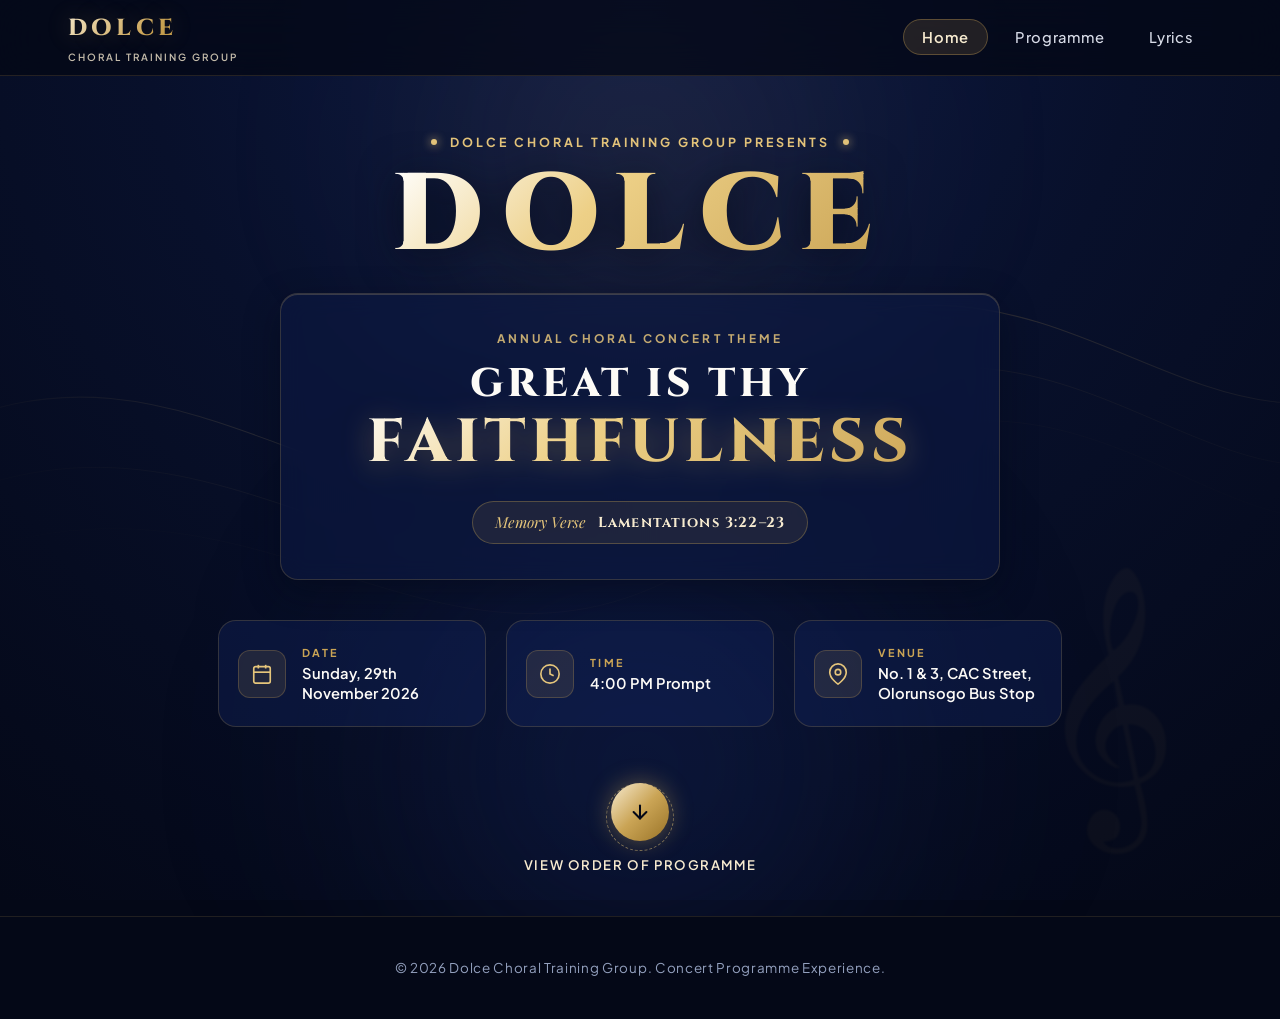
==== index.html @ 23f17930 "first commit" ====
<!DOCTYPE html>
<html lang="en">
<head>
    <meta charset="UTF-8">
    <meta name="viewport" content="width=device-width, initial-scale=1.0">
    <title>DOLCE – Great Is Thy Faithfulness | Concert</title>
    <link rel="preconnect" href="https://fonts.googleapis.com">
    <link rel="preconnect" href="https://fonts.gstatic.com" crossorigin>
    <link href="https://fonts.googleapis.com/css2?family=Cinzel:wght@500;600;700;800;900&family=Plus+Jakarta+Sans:ital,wght@0,300;0,400;0,500;0,600;0,700;1,400&family=Playfair+Display:ital,wght@0,600;1,400&display=swap" rel="stylesheet">
    <link rel="stylesheet" href="styles.css">
</head>
<body class="page-home-body">

    <!-- GLOBAL PREMIUM NAVIGATION -->
    <header class="site-header">
        <div class="nav-container">
            <a href="index.html" class="brand-logo">
                <span class="brand-initials">DOLCE</span>
                <span class="brand-tag">CHORAL TRAINING GROUP</span>
            </a>

            <nav class="primary-nav" id="primaryNav">
                <ul class="nav-links">
                    <li><a href="index.html" class="nav-item active">Home</a></li>
                    <li><a href="programme.html" class="nav-item">Programme</a></li>
                    <li><a href="lyrics.html" class="nav-item">Lyrics</a></li>
                </ul>
            </nav>

            <button class="nav-toggle-btn" id="navToggle" aria-label="Toggle Navigation">
                <span></span>
                <span></span>
                <span></span>
            </button>
        </div>
    </header>

    <!-- LANDING HERO EXPERIENCE -->
    <main class="hero-landing">
        <!-- Visual Atmosphere Layers -->
        <div class="hero-backdrop" aria-hidden="true">
            <div class="radial-glow glow-top"></div>
            <div class="radial-glow glow-bottom"></div>
            <div class="subtle-wave-lines">
                <svg viewBox="0 0 1440 900" fill="none" preserveAspectRatio="none">
                    <path d="M-100,500 C250,300 450,750 800,450 C1150,150 1350,600 1600,400" stroke="url(#goldStroke)" stroke-width="1.2" opacity="0.35"/>
                    <path d="M-100,580 C280,380 480,820 830,520 C1180,220 1380,670 1600,470" stroke="url(#goldStroke)" stroke-width="0.8" opacity="0.2"/>
                    <path d="M-100,650 C310,450 510,880 860,580 C1210,280 1410,730 1600,530" stroke="url(#goldStroke)" stroke-width="0.5" opacity="0.12"/>
                    <defs>
                        <linearGradient id="goldStroke" x1="0%" y1="0%" x2="100%" y2="0%">
                            <stop offset="0%" stop-color="#caa455" stop-opacity="0"/>
                            <stop offset="30%" stop-color="#edd087" stop-opacity="0.8"/>
                            <stop offset="70%" stop-color="#caa455" stop-opacity="0.9"/>
                            <stop offset="100%" stop-color="#edd087" stop-opacity="0"/>
                        </linearGradient>
                    </defs>
                </svg>
            </div>
            <div class="floating-clef">𝄞</div>
        </div>

        <div class="hero-content-wrapper">
            <!-- Concert Presentation Intro -->
            <div class="presenter-tag">
                <span class="gold-pip"></span>
                <span>DOLCE CHORAL TRAINING GROUP PRESENTS</span>
                <span class="gold-pip"></span>
            </div>

            <h1 class="concert-brand-title">DOLCE</h1>

            <div class="theme-card-presentation">
                <span class="theme-eyebrow">ANNUAL CHORAL CONCERT THEME</span>
                <h2 class="concert-theme-text">
                    <span class="theme-line-1">GREAT IS THY</span>
                    <span class="theme-line-2">FAITHFULNESS</span>
                </h2>
                
                <div class="memory-verse-pill">
                    <span class="verse-label">Memory Verse</span>
                    <span class="verse-reference">Lamentations 3:22–23</span>
                </div>
            </div>

            <!-- Event Details Grid -->
            <div class="event-spec-grid">
                <div class="spec-card">
                    <div class="spec-icon-box">
                        <svg width="22" height="22" viewBox="0 0 24 24" fill="none" stroke="currentColor" stroke-width="1.8">
                            <rect x="3" y="4" width="18" height="18" rx="2" ry="2"/>
                            <line x1="16" y1="2" x2="16" y2="6"/>
                            <line x1="8" y1="2" x2="8" y2="6"/>
                            <line x1="3" y1="10" x2="21" y2="10"/>
                        </svg>
                    </div>
                    <div class="spec-meta">
                        <span class="spec-label">DATE</span>
                        <strong class="spec-value">Sunday, 29th November 2026</strong>
                    </div>
                </div>

                <div class="spec-card">
                    <div class="spec-icon-box">
                        <svg width="22" height="22" viewBox="0 0 24 24" fill="none" stroke="currentColor" stroke-width="1.8">
                            <circle cx="12" cy="12" r="10"/>
                            <polyline points="12 6 12 12 16 14"/>
                        </svg>
                    </div>
                    <div class="spec-meta">
                        <span class="spec-label">TIME</span>
                        <strong class="spec-value">4:00 PM Prompt</strong>
                    </div>
                </div>

                <div class="spec-card">
                    <div class="spec-icon-box">
                        <svg width="22" height="22" viewBox="0 0 24 24" fill="none" stroke="currentColor" stroke-width="1.8">
                            <path d="M21 10c0 7-9 13-9 13s-9-6-9-13a9 9 0 0 1 18 0z"/>
                            <circle cx="12" cy="10" r="3"/>
                        </svg>
                    </div>
                    <div class="spec-meta">
                        <span class="spec-label">VENUE</span>
                        <strong class="spec-value">No. 1 &amp; 3, CAC Street, Olorunsogo Bus Stop</strong>
                    </div>
                </div>
            </div>

            <!-- Interactive Circular Navigation Button -->
            <div class="hero-action-anchor">
                <a href="programme.html" class="circle-explore-btn" aria-label="Navigate to Order of Programme">
                    <div class="btn-outer-ring"></div>
                    <div class="btn-inner-core">
                        <svg width="22" height="22" viewBox="0 0 24 24" fill="none" stroke="currentColor" stroke-width="2.2" stroke-linecap="round" stroke-linejoin="round">
                            <line x1="12" y1="5" x2="12" y2="19"></line>
                            <polyline points="19 12 12 19 5 12"></polyline>
                        </svg>
                    </div>
                    <span class="btn-hover-label">View Order of Programme</span>
                </a>
            </div>
        </div>
    </main>

    <footer class="site-footer">
        <p>&copy; 2026 Dolce Choral Training Group. Concert Programme Experience.</p>
    </footer>

    <script src="script.js"></script>
</body>
</html>
---- styles.css ----
/* ===================================================================
   DOLCE CHORAL TRAINING GROUP – CONCERT WEBSITE
   High-End Concert Platform Architecture & Design System
   =================================================================== */

/* ── DESIGN SYSTEM TOKENS ── */
:root {
    /* Royal Blue Palette */
    --royal-navy:       #040817;
    --royal-deep:       #08102b;
    --royal-main:       #0d1a45;
    --royal-mid:        #13245c;
    --royal-elevated:   #192e73;
    
    /* Refined Metallic Gold Accents */
    --gold-pure:        #caa455;
    --gold-bright:      #e5c57b;
    --gold-glow:        #edd087;
    --gold-pale:        #f7ebd0;
    --gold-dark:        #997327;
    --gold-gradient:    linear-gradient(135deg, #f7ebd0 0%, #caa455 50%, #997327 100%);
    --gold-gradient-glow: linear-gradient(135deg, #ffffff 0%, #edd087 40%, #caa455 100%);

    /* Readability & Text */
    --ivory-white:      #fdfbf7;
    --ivory-muted:      #d8dce8;
    --text-dim:         #94a1bf;

    /* Glass & Borders */
    --glass-surface:    rgba(13, 26, 69, 0.55);
    --glass-card:       rgba(19, 36, 92, 0.4);
    --glass-border:     rgba(202, 164, 85, 0.22);
    --glass-border-hot: rgba(237, 208, 135, 0.55);
    --glass-glow-box:   0 12px 35px rgba(4, 8, 23, 0.45);

    /* Typography */
    --font-heading:     'Cinzel', Georgia, 'Times New Roman', serif;
    --font-body:        'Plus Jakarta Sans', system-ui, -apple-system, sans-serif;
    --font-editorial:   'Playfair Display', Georgia, serif;

    /* Sizing & Animation */
    --nav-height:       76px;
    --radius-pill:      999px;
    --radius-card:      18px;
    --radius-sm:        10px;
    --ease-smooth:      cubic-bezier(0.16, 1, 0.3, 1);
}

/* ── BASE RESET ── */
*, *::before, *::after {
    margin: 0;
    padding: 0;
    box-sizing: border-box;
}

html {
    scroll-behavior: smooth;
    background-color: var(--royal-navy);
}

body {
    font-family: var(--font-body);
    background: radial-gradient(circle at 50% 0%, var(--royal-main) 0%, var(--royal-deep) 45%, var(--royal-navy) 100%);
    background-attachment: fixed;
    color: var(--ivory-white);
    line-height: 1.65;
    min-height: 100vh;
    display: flex;
    flex-direction: column;
    overflow-x: hidden;
    -webkit-font-smoothing: antialiased;
}

a {
    color: inherit;
    text-decoration: none;
    transition: all 0.25s var(--ease-smooth);
}

/* ===================================================================
   NAVIGATION BAR (GLOBAL)
   =================================================================== */
.site-header {
    position: fixed;
    top: 0;
    left: 0;
    width: 100%;
    height: var(--nav-height);
    background: rgba(4, 8, 23, 0.78);
    backdrop-filter: blur(20px);
    -webkit-backdrop-filter: blur(20px);
    border-bottom: 1px solid rgba(202, 164, 85, 0.16);
    z-index: 1000;
    transition: background 0.3s ease, border-color 0.3s ease, box-shadow 0.3s ease;
}

.site-header.scrolled {
    background: rgba(4, 8, 23, 0.94);
    box-shadow: 0 10px 30px rgba(0, 0, 0, 0.5);
    border-bottom-color: rgba(202, 164, 85, 0.28);
}

.nav-container {
    max-width: 1200px;
    height: 100%;
    margin: 0 auto;
    padding: 0 1.75rem;
    display: flex;
    align-items: center;
    justify-content: space-between;
}

/* Brand */
.brand-logo {
    display: flex;
    flex-direction: column;
    gap: 0.1rem;
    user-select: none;
}

.brand-initials {
    font-family: var(--font-heading);
    font-size: 1.45rem;
    font-weight: 800;
    letter-spacing: 0.18em;
    background: var(--gold-gradient);
    -webkit-background-clip: text;
    -webkit-text-fill-color: transparent;
    text-shadow: 0 0 25px rgba(202, 164, 85, 0.3);
}

.brand-tag {
    font-family: var(--font-body);
    font-size: 0.62rem;
    font-weight: 600;
    letter-spacing: 0.2em;
    color: var(--gold-pale);
    opacity: 0.8;
}

/* Links */
.primary-nav {
    display: flex;
    align-items: center;
    gap: 1.8rem;
}

.nav-links {
    list-style: none;
    display: flex;
    align-items: center;
    gap: 0.5rem;
}

.nav-item {
    font-size: 0.92rem;
    font-weight: 500;
    letter-spacing: 0.05em;
    padding: 0.5rem 1.15rem;
    border-radius: var(--radius-pill);
    color: var(--ivory-muted);
    position: relative;
}

.nav-item:hover {
    color: var(--gold-glow);
    background: rgba(202, 164, 85, 0.08);
}

.nav-item.active {
    color: var(--gold-pale);
    background: rgba(202, 164, 85, 0.14);
    border: 1px solid rgba(202, 164, 85, 0.35);
    font-weight: 600;
}



/* Mobile Toggle */
.nav-toggle-btn {
    display: none;
    flex-direction: column;
    justify-content: center;
    gap: 5px;
    background: none;
    border: none;
    cursor: pointer;
    padding: 6px;
    z-index: 1010;
}

.nav-toggle-btn span {
    display: block;
    width: 24px;
    height: 2px;
    background: var(--gold-bright);
    border-radius: 2px;
    transition: transform 0.3s ease, opacity 0.25s ease;
}

.nav-toggle-btn.open span:nth-child(1) { transform: translateY(7px) rotate(45deg); }
.nav-toggle-btn.open span:nth-child(2) { opacity: 0; }
.nav-toggle-btn.open span:nth-child(3) { transform: translateY(-7px) rotate(-45deg); }


/* ===================================================================
   PAGE 1: HERO / LANDING PAGE
   =================================================================== */
.hero-landing {
    position: relative;
    min-height: 100vh;
    padding-top: var(--nav-height);
    display: flex;
    flex-direction: column;
    justify-content: center;
    align-items: center;
    overflow: hidden;
}

/* Backdrop layers */
.hero-backdrop {
    position: absolute;
    inset: 0;
    pointer-events: none;
    overflow: hidden;
}

.radial-glow {
    position: absolute;
    border-radius: 50%;
    filter: blur(100px);
}

.glow-top {
    width: 600px;
    height: 600px;
    top: -150px;
    left: 50%;
    transform: translateX(-50%);
    background: radial-gradient(circle, rgba(202, 164, 85, 0.12) 0%, rgba(13, 26, 69, 0) 70%);
}

.glow-bottom {
    width: 800px;
    height: 500px;
    bottom: -100px;
    left: 50%;
    transform: translateX(-50%);
    background: radial-gradient(circle, rgba(25, 46, 115, 0.4) 0%, rgba(4, 8, 23, 0) 70%);
}

.subtle-wave-lines {
    position: absolute;
    inset: 0;
    width: 100%;
    height: 100%;
    opacity: 0.6;
}

.floating-clef {
    position: absolute;
    right: 8%;
    bottom: 12%;
    font-size: 15rem;
    color: var(--gold-pure);
    opacity: 0.04;
    user-select: none;
    line-height: 1;
    pointer-events: none;
    filter: blur(1px);
}

/* Content Container */
.hero-content-wrapper {
    position: relative;
    z-index: 10;
    max-width: 900px;
    margin: 0 auto;
    padding: 3.5rem 1.75rem 2.5rem;
    display: flex;
    flex-direction: column;
    align-items: center;
    text-align: center;
}

.presenter-tag {
    display: inline-flex;
    align-items: center;
    gap: 0.8rem;
    font-size: 0.78rem;
    font-weight: 700;
    letter-spacing: 0.24em;
    color: var(--gold-bright);
    margin-bottom: 0.8rem;
}

.gold-pip {
    width: 6px;
    height: 6px;
    border-radius: 50%;
    background: var(--gold-bright);
    box-shadow: 0 0 10px var(--gold-bright);
}

.concert-brand-title {
    font-family: var(--font-heading);
    font-size: clamp(3.8rem, 11vw, 6.8rem);
    font-weight: 900;
    letter-spacing: 0.14em;
    line-height: 0.95;
    background: var(--gold-gradient-glow);
    -webkit-background-clip: text;
    -webkit-text-fill-color: transparent;
    filter: drop-shadow(0 6px 20px rgba(4, 8, 23, 0.8));
    margin-bottom: 1.5rem;
}

/* Theme Presentation Card */
.theme-card-presentation {
    background: var(--glass-surface);
    border: 1px solid var(--glass-border);
    border-radius: var(--radius-card);
    padding: 2.2rem 3rem;
    max-width: 720px;
    width: 100%;
    margin-bottom: 2.5rem;
    box-shadow: var(--glass-glow-box), inset 0 1px 0 rgba(237, 208, 135, 0.2);
    backdrop-filter: blur(12px);
    -webkit-backdrop-filter: blur(12px);
}

.theme-eyebrow {
    display: block;
    font-size: 0.74rem;
    font-weight: 700;
    letter-spacing: 0.26em;
    color: var(--gold-bright);
    opacity: 0.85;
    margin-bottom: 0.8rem;
}

.concert-theme-text {
    font-family: var(--font-heading);
    font-weight: 800;
    line-height: 1.15;
    display: flex;
    flex-direction: column;
    gap: 0.1rem;
    margin-bottom: 1.4rem;
}

.theme-line-1 {
    font-size: clamp(1.6rem, 5vw, 2.5rem);
    letter-spacing: 0.1em;
    color: var(--ivory-white);
}

.theme-line-2 {
    font-size: clamp(2.3rem, 7.5vw, 3.8rem);
    letter-spacing: 0.08em;
    background: var(--gold-gradient-glow);
    -webkit-background-clip: text;
    -webkit-text-fill-color: transparent;
    filter: drop-shadow(0 4px 15px rgba(202, 164, 85, 0.4));
}

.memory-verse-pill {
    display: inline-flex;
    align-items: center;
    gap: 0.75rem;
    padding: 0.5rem 1.4rem;
    background: rgba(202, 164, 85, 0.1);
    border: 1px solid rgba(202, 164, 85, 0.32);
    border-radius: var(--radius-pill);
}

.verse-label {
    font-family: var(--font-editorial);
    font-style: italic;
    font-size: 0.95rem;
    color: var(--gold-bright);
}

.verse-reference {
    font-family: var(--font-heading);
    font-size: 0.9rem;
    font-weight: 700;
    letter-spacing: 0.08em;
    color: var(--gold-pale);
}

/* Event Details Grid */
.event-spec-grid {
    display: grid;
    grid-template-columns: repeat(3, 1fr);
    gap: 1.25rem;
    width: 100%;
    margin-bottom: 3rem;
}

.spec-card {
    background: var(--glass-card);
    border: 1px solid var(--glass-border);
    border-radius: var(--radius-card);
    padding: 1.4rem 1.2rem;
    display: flex;
    align-items: center;
    gap: 1rem;
    text-align: left;
    transition: transform 0.25s var(--ease-smooth), border-color 0.25s var(--ease-smooth);
}

.spec-card:hover {
    transform: translateY(-3px);
    border-color: var(--glass-border-hot);
    background: rgba(25, 46, 115, 0.45);
}

.spec-icon-box {
    width: 48px;
    height: 48px;
    border-radius: 12px;
    background: rgba(202, 164, 85, 0.12);
    border: 1px solid rgba(202, 164, 85, 0.25);
    display: flex;
    align-items: center;
    justify-content: center;
    color: var(--gold-bright);
    flex-shrink: 0;
}

.spec-meta {
    display: flex;
    flex-direction: column;
    gap: 0.15rem;
}

.spec-label {
    font-size: 0.68rem;
    font-weight: 700;
    letter-spacing: 0.2em;
    color: var(--gold-pure);
}

.spec-value {
    font-size: 0.92rem;
    font-weight: 600;
    color: var(--ivory-white);
    line-height: 1.35;
}

/* CIRCULAR DOWN-ARROW NAVIGATION BUTTON */
.hero-action-anchor {
    margin-top: 0.5rem;
}

.circle-explore-btn {
    display: flex;
    flex-direction: column;
    align-items: center;
    gap: 0.8rem;
    position: relative;
    cursor: pointer;
    text-decoration: none;
}

.btn-outer-ring {
    position: absolute;
    width: 68px;
    height: 68px;
    border-radius: 50%;
    border: 1.5px dashed var(--gold-bright);
    animation: rotateRing 14s linear infinite;
    opacity: 0.5;
}

@keyframes rotateRing {
    100% { transform: rotate(360deg); }
}

.btn-inner-core {
    width: 58px;
    height: 58px;
    border-radius: 50%;
    background: var(--gold-gradient);
    color: var(--royal-navy);
    display: flex;
    align-items: center;
    justify-content: center;
    box-shadow: 0 0 25px rgba(202, 164, 85, 0.45);
    transition: transform 0.3s var(--ease-smooth), box-shadow 0.3s var(--ease-smooth);
    animation: bounceSlow 2.5s ease-in-out infinite;
    z-index: 2;
}

@keyframes bounceSlow {
    0%, 100% { transform: translateY(0); }
    50% { transform: translateY(6px); }
}

.circle-explore-btn:hover .btn-inner-core {
    transform: scale(1.12);
    box-shadow: 0 0 35px rgba(202, 164, 85, 0.7);
}

.circle-explore-btn:hover .btn-outer-ring {
    opacity: 0.9;
    border-color: var(--gold-pale);
}

.btn-hover-label {
    font-size: 0.82rem;
    font-weight: 600;
    letter-spacing: 0.12em;
    text-transform: uppercase;
    color: var(--gold-pale);
    transition: color 0.25s ease;
}

.circle-explore-btn:hover .btn-hover-label {
    color: var(--ivory-white);
}

/* ===================================================================
   SHARED CONTENT PAGES (PAGE 2 & PAGE 3)
   =================================================================== */
.content-container {
    max-width: 900px;
    margin: 0 auto;
    padding: calc(var(--nav-height) + 3rem) 1.75rem 4rem;
    flex: 1;
    width: 100%;
}

.section-title-wrap {
    text-align: center;
    margin-bottom: 2rem;
}

.eyebrow-accent {
    display: inline-block;
    font-size: 0.74rem;
    font-weight: 700;
    letter-spacing: 0.24em;
    color: var(--gold-bright);
    margin-bottom: 0.5rem;
}

.page-main-title {
    font-family: var(--font-heading);
    font-size: clamp(2.2rem, 5.5vw, 3.2rem);
    font-weight: 800;
    letter-spacing: 0.06em;
    background: var(--gold-gradient-glow);
    -webkit-background-clip: text;
    -webkit-text-fill-color: transparent;
    line-height: 1.2;
    margin-bottom: 0.5rem;
}

.section-lead-text {
    font-size: 0.98rem;
    color: var(--ivory-muted);
}

/* Programme Top Bar with VIEW SONG LYRICS Button */
.programme-top-bar {
    display: flex;
    flex-direction: column;
    align-items: center;
    margin-bottom: 3.5rem;
}

.lyrics-cta-container {
    margin-top: 1rem;
}

.btn-primary-lyrics {
    display: inline-flex;
    align-items: center;
    gap: 0.75rem;
    padding: 0.95rem 2.2rem;
    background: var(--gold-gradient);
    color: var(--royal-navy);
    font-family: var(--font-body);
    font-size: 0.92rem;
    font-weight: 700;
    letter-spacing: 0.12em;
    text-transform: uppercase;
    border-radius: var(--radius-pill);
    box-shadow: 0 8px 30px rgba(202, 164, 85, 0.4);
    transition: transform 0.25s var(--ease-smooth), box-shadow 0.25s var(--ease-smooth);
}

.btn-primary-lyrics:hover {
    transform: translateY(-3px);
    box-shadow: 0 12px 36px rgba(202, 164, 85, 0.6);
}

/* ===================================================================
   PAGE 2: ORDER OF PROGRAMME STREAM
   =================================================================== */
.schedule-stream {
    display: flex;
    flex-direction: column;
    gap: 1.2rem;
    position: relative;
    max-width: 780px;
    margin: 0 auto;
}

/* Central vertical golden timeline thread */
.schedule-stream::before {
    content: '';
    position: absolute;
    top: 30px;
    bottom: 30px;
    left: 28px;
    width: 2px;
    background: linear-gradient(180deg, var(--gold-bright) 0%, rgba(202, 164, 85, 0.2) 100%);
    border-radius: 2px;
}

.schedule-node {
    display: flex;
    align-items: flex-start;
    gap: 1.4rem;
    position: relative;
}

.node-sequence {
    width: 56px;
    height: 56px;
    border-radius: 50%;
    background: var(--royal-deep);
    border: 2px solid var(--gold-bright);
    color: var(--gold-pale);
    font-family: var(--font-heading);
    font-size: 1.15rem;
    font-weight: 700;
    display: flex;
    align-items: center;
    justify-content: center;
    flex-shrink: 0;
    box-shadow: 0 0 20px rgba(202, 164, 85, 0.25);
    z-index: 2;
    transition: all 0.25s ease;
}

.schedule-node:hover .node-sequence {
    background: var(--gold-gradient);
    color: var(--royal-navy);
    transform: scale(1.08);
}

.node-content {
    flex: 1;
    background: var(--glass-card);
    border: 1px solid var(--glass-border);
    border-radius: var(--radius-card);
    padding: 1.4rem 1.6rem;
    box-shadow: var(--glass-glow-box);
    backdrop-filter: blur(8px);
    -webkit-backdrop-filter: blur(8px);
    transition: all 0.25s var(--ease-smooth);
}

.schedule-node:hover .node-content {
    border-color: var(--glass-border-hot);
    background: rgba(25, 46, 115, 0.45);
    transform: translateX(4px);
}

.node-header {
    display: flex;
    align-items: center;
    justify-content: space-between;
    gap: 1rem;
    flex-wrap: wrap;
}

.node-title {
    font-family: var(--font-heading);
    font-size: 1.25rem;
    font-weight: 700;
    color: var(--gold-pale);
    letter-spacing: 0.03em;
}

.node-badge {
    font-size: 0.72rem;
    font-weight: 600;
    letter-spacing: 0.1em;
    text-transform: uppercase;
    padding: 0.25rem 0.75rem;
    border-radius: var(--radius-pill);
    background: rgba(202, 164, 85, 0.12);
    border: 1px solid rgba(202, 164, 85, 0.25);
    color: var(--gold-bright);
}

.concert-badge {
    background: rgba(237, 208, 135, 0.2);
    color: var(--gold-pale);
}

.light-badge {
    background: rgba(255, 255, 255, 0.08);
    color: var(--ivory-muted);
    border-color: rgba(255, 255, 255, 0.15);
}

.node-subtitle {
    font-family: var(--font-editorial);
    font-style: italic;
    font-size: 1.05rem;
    color: var(--ivory-white);
    margin-top: 0.35rem;
}

.node-lyric-link {
    display: inline-block;
    font-size: 0.84rem;
    font-weight: 600;
    color: var(--gold-bright);
    margin-top: 0.6rem;
    letter-spacing: 0.04em;
}

.node-lyric-link:hover {
    color: var(--ivory-white);
    text-decoration: underline;
}

/* Sub-repertoire items inside Concert blocks */
.sub-repertoire-list {
    list-style: none;
    margin-top: 0.85rem;
    display: flex;
    flex-direction: column;
    gap: 0.55rem;
    padding-top: 0.75rem;
    border-top: 1px solid rgba(202, 164, 85, 0.15);
}

.sub-repertoire-list li {
    display: flex;
    align-items: center;
    gap: 0.75rem;
}

.music-bullet {
    color: var(--gold-bright);
    font-size: 1.1rem;
    line-height: 1;
}

.piece-title {
    font-size: 0.98rem;
    font-weight: 500;
    color: var(--ivory-white);
    flex: 1;
}

.mini-lyric-tag {
    font-size: 0.75rem;
    font-weight: 600;
    color: var(--gold-pure);
    padding: 0.15rem 0.6rem;
    border-radius: var(--radius-pill);
    background: rgba(202, 164, 85, 0.1);
    border: 1px solid rgba(202, 164, 85, 0.2);
}

.mini-lyric-tag:hover {
    background: var(--gold-bright);
    color: var(--royal-navy);
}

/* 15 Finale Node Styling */
.finale-node .node-content {
    background: linear-gradient(135deg, rgba(202, 164, 85, 0.15) 0%, rgba(19, 36, 92, 0.6) 100%);
    border-color: var(--gold-bright);
}

.finale-seq {
    background: var(--gold-gradient);
    color: var(--royal-navy);
}

.finale-title {
    font-size: 1.4rem;
    color: var(--gold-pale);
}

.gold-highlight-badge {
    background: var(--gold-gradient);
    color: var(--royal-navy);
    font-weight: 700;
}

/* Bottom Navigation Actions */
.bottom-page-nav {
    display: flex;
    align-items: center;
    justify-content: space-between;
    gap: 1.5rem;
    margin-top: 4rem;
    padding-top: 2rem;
    border-top: 1px solid rgba(202, 164, 85, 0.2);
    flex-wrap: wrap;
}

.btn-subtle-nav {
    font-size: 0.92rem;
    font-weight: 600;
    color: var(--gold-pale);
    padding: 0.75rem 1.4rem;
    border-radius: var(--radius-pill);
    border: 1px solid rgba(202, 164, 85, 0.3);
}

.btn-subtle-nav:hover {
    background: rgba(202, 164, 85, 0.12);
    border-color: var(--gold-bright);
}


/* ===================================================================
   PAGE 3: SONG LYRICS
   =================================================================== */
.lyrics-header-wrap {
    margin-bottom: 3.5rem;
}

.lyrics-quick-jump {
    display: flex;
    align-items: center;
    justify-content: center;
    gap: 0.8rem;
    flex-wrap: wrap;
    background: var(--glass-card);
    border: 1px solid var(--glass-border);
    border-radius: var(--radius-pill);
    padding: 0.6rem 1.4rem;
    max-width: 820px;
    margin: 1.5rem auto 0;
}

.jump-title {
    font-size: 0.75rem;
    font-weight: 700;
    letter-spacing: 0.14em;
    color: var(--gold-bright);
    text-transform: uppercase;
}

.jump-pills {
    display: flex;
    align-items: center;
    gap: 0.4rem;
    flex-wrap: wrap;
}

.jump-link {
    font-size: 0.8rem;
    font-weight: 500;
    color: var(--ivory-muted);
    padding: 0.3rem 0.75rem;
    border-radius: var(--radius-pill);
    transition: all 0.2s ease;
}

.jump-link:hover {
    background: rgba(202, 164, 85, 0.2);
    color: var(--gold-pale);
}

/* Lyric Blocks */
.programme-lyric-block {
    margin-bottom: 4rem;
    scroll-margin-top: calc(var(--nav-height) + 2rem);
}

.block-badge-header {
    display: flex;
    align-items: center;
    gap: 1rem;
    margin-bottom: 1.5rem;
    padding-bottom: 0.75rem;
    border-bottom: 1px solid rgba(202, 164, 85, 0.2);
}

.programme-step-pill {
    font-size: 0.72rem;
    font-weight: 700;
    letter-spacing: 0.18em;
    color: var(--royal-navy);
    background: var(--gold-gradient);
    padding: 0.3rem 0.9rem;
    border-radius: var(--radius-pill);
}

.block-section-heading {
    font-family: var(--font-heading);
    font-size: 1.5rem;
    font-weight: 700;
    letter-spacing: 0.05em;
    color: var(--gold-pale);
}

/* Lyric Cards */
.lyric-card {
    background: var(--glass-surface);
    border: 1px solid var(--glass-border);
    border-radius: var(--radius-card);
    padding: 2.2rem 2.6rem;
    margin-bottom: 1.75rem;
    box-shadow: var(--glass-glow-box);
    backdrop-filter: blur(10px);
    -webkit-backdrop-filter: blur(10px);
    transition: border-color 0.25s ease;
}

.lyric-card:hover {
    border-color: var(--glass-border-hot);
}

.lyric-card-header {
    margin-bottom: 1.6rem;
    padding-bottom: 1rem;
    border-bottom: 1px solid rgba(202, 164, 85, 0.16);
}

.music-genre-label {
    display: block;
    font-size: 0.68rem;
    font-weight: 700;
    letter-spacing: 0.22em;
    color: var(--gold-bright);
    margin-bottom: 0.35rem;
}

.song-card-title {
    font-family: var(--font-heading);
    font-size: 1.45rem;
    font-weight: 700;
    color: var(--gold-pale);
    letter-spacing: 0.04em;
}

.lyric-card-body {
    display: flex;
    flex-direction: column;
    gap: 1.5rem;
}

.lyric-stanza {
    font-size: 1.06rem;
    line-height: 1.85;
    color: var(--ivory-white);
}

.lyric-stanza p {
    margin-bottom: 0.2rem;
}

/* Section Tag Pills & Musical Direction Badges */
.section-tag-pill {
    display: inline-block;
    font-size: 0.7rem;
    font-weight: 700;
    letter-spacing: 0.15em;
    text-transform: uppercase;
    color: var(--gold-pale);
    background: rgba(202, 164, 85, 0.15);
    border: 1px solid rgba(202, 164, 85, 0.28);
    padding: 0.2rem 0.65rem;
    border-radius: 6px;
    margin-bottom: 0.5rem;
}

.note-part {
    font-style: italic;
    color: var(--gold-glow);
    font-weight: 500;
    font-size: 0.95rem;
    margin: 0.3rem 0;
}

/* Call & Response Dialog Block */
.dialogue-block {
    background: rgba(202, 164, 85, 0.05);
    border: 1px solid rgba(202, 164, 85, 0.15);
    border-radius: var(--radius-sm);
    padding: 1.2rem 1.4rem;
}

.call-lead {
    color: var(--gold-glow);
    font-weight: 700;
    letter-spacing: 0.06em;
}

.resp-lead {
    color: var(--gold-pale);
    font-weight: 600;
    letter-spacing: 0.04em;
}

/* Stanza Chorus Distinction */
.chorus-stanza {
    padding-left: 1.8rem;
    border-left: 3px solid var(--gold-bright);
    position: relative;
    background: rgba(202, 164, 85, 0.04);
    border-radius: 0 8px 8px 0;
    padding-top: 0.8rem;
    padding-bottom: 0.8rem;
}

.chorus-badge {
    display: inline-block;
    font-size: 0.68rem;
    font-weight: 700;
    letter-spacing: 0.16em;
    color: var(--gold-bright);
    margin-bottom: 0.4rem;
}

/* Placeholder for songs to be supplied */
.lyrics-placeholder-box {
    text-align: center;
    padding: 2.5rem 1.5rem;
    background: rgba(202, 164, 85, 0.03);
    border: 1px dashed rgba(202, 164, 85, 0.25);
    border-radius: 12px;
}

.ph-icon {
    display: block;
    font-size: 1.8rem;
    color: var(--gold-bright);
    opacity: 0.4;
    margin-bottom: 0.5rem;
}

.lyrics-placeholder-box em {
    font-family: var(--font-editorial);
    font-size: 1.05rem;
    color: var(--gold-pale);
    opacity: 0.8;
}

/* Multi-song Grid in Concert blocks */
.songs-group-grid {
    display: flex;
    flex-direction: column;
    gap: 1.5rem;
}


/* ===================================================================
   SITE FOOTER (GLOBAL)
   =================================================================== */
.site-footer {
    padding: 2.5rem 1.5rem;
    text-align: center;
    border-top: 1px solid rgba(202, 164, 85, 0.15);
    background: var(--royal-navy);
    font-size: 0.84rem;
    color: var(--text-dim);
    letter-spacing: 0.05em;
    margin-top: auto;
}


/* ===================================================================
   RESPONSIVE DESIGN (TABLET & MOBILE)
   =================================================================== */
@media (max-width: 900px) {
    .event-spec-grid {
        grid-template-columns: 1fr;
        max-width: 480px;
    }
}

@media (max-width: 768px) {
    .nav-toggle-btn {
        display: flex;
    }

    .primary-nav {
        position: fixed;
        top: var(--nav-height);
        left: 0;
        width: 100%;
        background: rgba(4, 8, 23, 0.98);
        backdrop-filter: blur(25px);
        -webkit-backdrop-filter: blur(25px);
        flex-direction: column;
        padding: 2rem 1.5rem 2.5rem;
        gap: 1.5rem;
        border-bottom: 1px solid rgba(202, 164, 85, 0.25);
        transform: translateY(-120%);
        opacity: 0;
        transition: transform 0.35s var(--ease-smooth), opacity 0.3s ease;
        z-index: 999;
    }

    .primary-nav.open {
        transform: translateY(0);
        opacity: 1;
    }

    .nav-links {
        flex-direction: column;
        width: 100%;
        gap: 0.6rem;
    }

    .nav-item {
        display: block;
        text-align: center;
        width: 100%;
        padding: 0.8rem;
        font-size: 1.05rem;
    }

    .btn-print-action {
        width: 100%;
        justify-content: center;
        padding: 0.8rem;
    }

    .theme-card-presentation {
        padding: 1.8rem 1.4rem;
    }

    .schedule-stream::before {
        left: 21px;
    }

    .node-sequence {
        width: 44px;
        height: 44px;
        font-size: 0.95rem;
    }

    .node-content {
        padding: 1.2rem;
    }

    .lyric-card {
        padding: 1.6rem 1.2rem;
    }

    .bottom-page-nav {
        flex-direction: column;
        text-align: center;
    }

    .btn-primary-lyrics, .btn-subtle-nav {
        width: 100%;
        justify-content: center;
    }
}

@media (max-width: 480px) {
    .concert-brand-title {
        font-size: 3.2rem;
    }

    .theme-line-2 {
        font-size: 2.1rem;
    }

    .memory-verse-pill {
        flex-direction: column;
        gap: 0.2rem;
        padding: 0.6rem 1.2rem;
    }
}


/* ===================================================================
   PRINT STYLESHEET (PROFESSIONAL PDF / PRINT LAYOUT)
   =================================================================== */
@media print {
    /* Hide Navigation and UI actions */
    .site-header,
    .hero-action-anchor,
    .btn-primary-lyrics,
    .bottom-page-nav,
    .lyrics-quick-jump,
    .site-footer {
        display: none !important;
    }

    body {
        background: #ffffff !important;
        color: #1a1a1a !important;
    }

    .content-container,
    .hero-content-wrapper {
        padding: 0 !important;
        max-width: 100% !important;
    }

    /* Keep royal blue & gold styling intact where supported */
    .theme-card-presentation,
    .node-content,
    .lyric-card {
        background: #fafafa !important;
        border: 1px solid #d4a843 !important;
        box-shadow: none !important;
        page-break-inside: avoid;
    }

    .concert-brand-title,
    .page-main-title,
    .theme-line-2 {
        -webkit-text-fill-color: #997327 !important;
        color: #997327 !important;
    }

    .node-sequence {
        border-color: #997327 !important;
        color: #997327 !important;
        background: #ffffff !important;
    }

    .programme-lyric-block {
        page-break-inside: avoid;
        margin-bottom: 2rem;
    }

    .lyric-stanza {
        color: #111111 !important;
    }

    .schedule-stream::before {
        background: #997327 !important;
    }
}
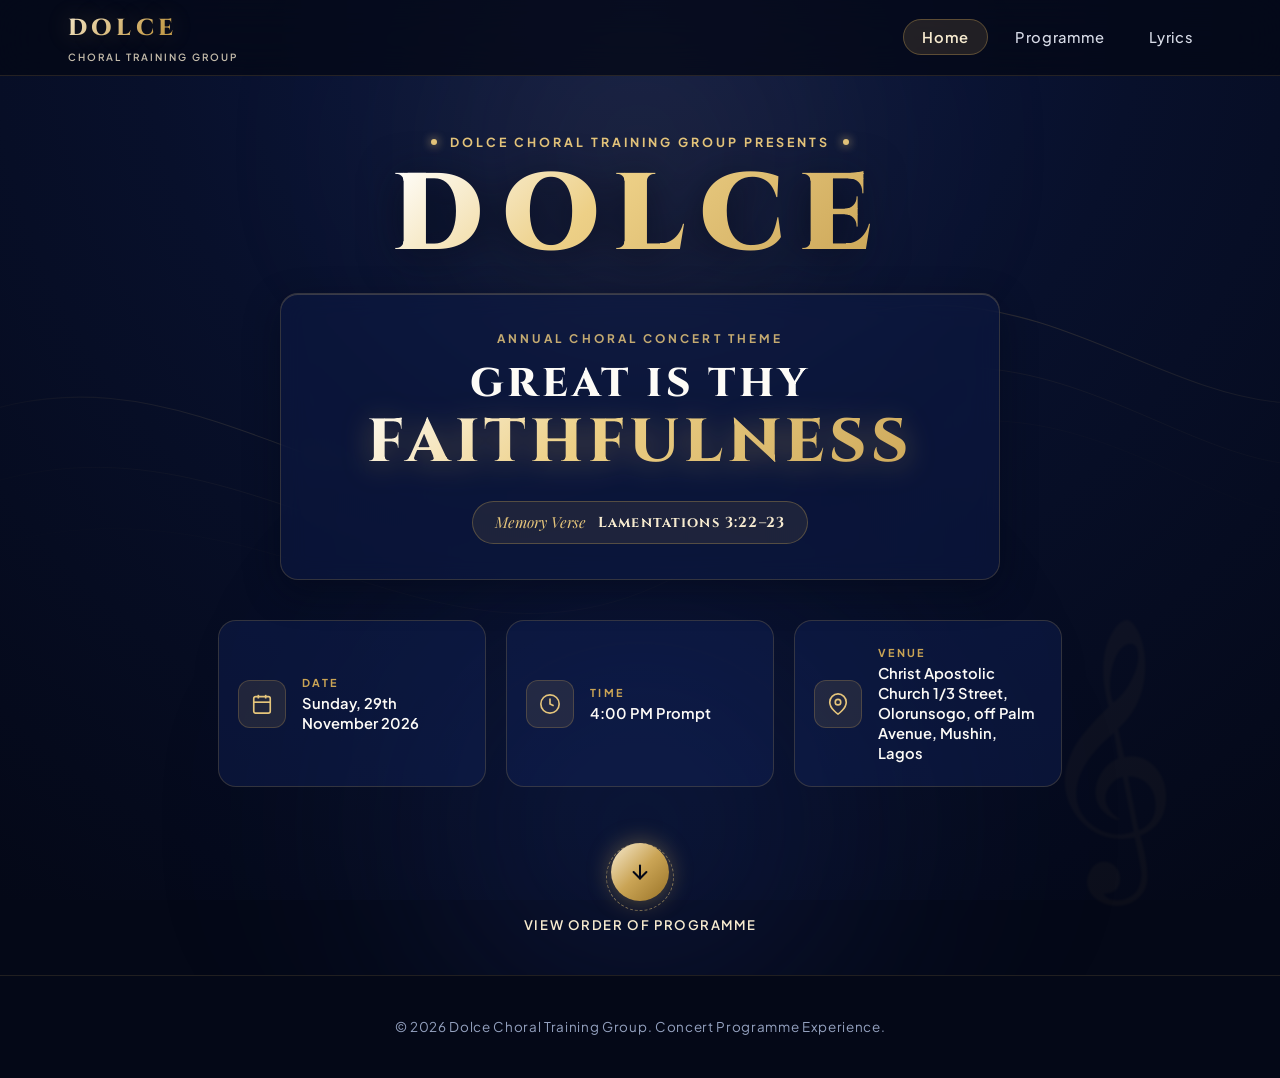
==== commit 04d417f3: "final" ====
--- a/index.html
+++ b/index.html
@@ -121,7 +121,7 @@
                     </div>
                     <div class="spec-meta">
                         <span class="spec-label">VENUE</span>
-                        <strong class="spec-value">No. 1 &amp; 3, CAC Street, Olorunsogo Bus Stop</strong>
+                        <strong class="spec-value">Christ Apostolic Church 1/3 Street, Olorunsogo, off Palm Avenue, Mushin, Lagos</strong>
                     </div>
                 </div>
             </div>
--- a/styles.css
+++ b/styles.css
@@ -603,9 +603,9 @@
 .schedule-stream {
     display: flex;
     flex-direction: column;
-    gap: 1.2rem;
+    gap: 0.95rem;
     position: relative;
-    max-width: 780px;
+    max-width: 820px;
     margin: 0 auto;
 }
 
@@ -613,9 +613,9 @@
 .schedule-stream::before {
     content: '';
     position: absolute;
-    top: 30px;
-    bottom: 30px;
-    left: 28px;
+    top: 25px;
+    bottom: 25px;
+    left: 24px;
     width: 2px;
     background: linear-gradient(180deg, var(--gold-bright) 0%, rgba(202, 164, 85, 0.2) 100%);
     border-radius: 2px;
@@ -624,25 +624,25 @@
 .schedule-node {
     display: flex;
     align-items: flex-start;
-    gap: 1.4rem;
+    gap: 1.1rem;
     position: relative;
 }
 
 .node-sequence {
-    width: 56px;
-    height: 56px;
+    width: 48px;
+    height: 48px;
     border-radius: 50%;
     background: var(--royal-deep);
-    border: 2px solid var(--gold-bright);
+    border: 1.5px solid var(--gold-bright);
     color: var(--gold-pale);
     font-family: var(--font-heading);
-    font-size: 1.15rem;
+    font-size: 1rem;
     font-weight: 700;
     display: flex;
     align-items: center;
     justify-content: center;
     flex-shrink: 0;
-    box-shadow: 0 0 20px rgba(202, 164, 85, 0.25);
+    box-shadow: 0 0 16px rgba(202, 164, 85, 0.2);
     z-index: 2;
     transition: all 0.25s ease;
 }
@@ -650,15 +650,15 @@
 .schedule-node:hover .node-sequence {
     background: var(--gold-gradient);
     color: var(--royal-navy);
-    transform: scale(1.08);
+    transform: scale(1.05);
 }
 
 .node-content {
     flex: 1;
     background: var(--glass-card);
     border: 1px solid var(--glass-border);
-    border-radius: var(--radius-card);
-    padding: 1.4rem 1.6rem;
+    border-radius: 14px;
+    padding: 1.05rem 1.35rem;
     box-shadow: var(--glass-glow-box);
     backdrop-filter: blur(8px);
     -webkit-backdrop-filter: blur(8px);
@@ -668,35 +668,37 @@
 .schedule-node:hover .node-content {
     border-color: var(--glass-border-hot);
     background: rgba(25, 46, 115, 0.45);
-    transform: translateX(4px);
+    transform: translateX(3px);
 }
 
 .node-header {
     display: flex;
     align-items: center;
     justify-content: space-between;
-    gap: 1rem;
+    gap: 0.8rem;
     flex-wrap: wrap;
 }
 
 .node-title {
     font-family: var(--font-heading);
-    font-size: 1.25rem;
-    font-weight: 700;
-    color: var(--gold-pale);
-    letter-spacing: 0.03em;
+    font-size: 1.08rem;
+    font-weight: 700;
+    color: var(--gold-pale);
+    letter-spacing: 0.025em;
+    line-height: 1.3;
 }
 
 .node-badge {
-    font-size: 0.72rem;
+    font-size: 0.68rem;
     font-weight: 600;
-    letter-spacing: 0.1em;
+    letter-spacing: 0.08em;
     text-transform: uppercase;
-    padding: 0.25rem 0.75rem;
+    padding: 0.2rem 0.65rem;
     border-radius: var(--radius-pill);
     background: rgba(202, 164, 85, 0.12);
     border: 1px solid rgba(202, 164, 85, 0.25);
     color: var(--gold-bright);
+    white-space: nowrap;
 }
 
 .concert-badge {
@@ -713,18 +715,19 @@
 .node-subtitle {
     font-family: var(--font-editorial);
     font-style: italic;
-    font-size: 1.05rem;
+    font-size: 0.95rem;
     color: var(--ivory-white);
-    margin-top: 0.35rem;
+    margin-top: 0.25rem;
+    line-height: 1.4;
 }
 
 .node-lyric-link {
     display: inline-block;
-    font-size: 0.84rem;
+    font-size: 0.8rem;
     font-weight: 600;
     color: var(--gold-bright);
-    margin-top: 0.6rem;
-    letter-spacing: 0.04em;
+    margin-top: 0.45rem;
+    letter-spacing: 0.03em;
 }
 
 .node-lyric-link:hover {
@@ -735,38 +738,40 @@
 /* Sub-repertoire items inside Concert blocks */
 .sub-repertoire-list {
     list-style: none;
-    margin-top: 0.85rem;
+    margin-top: 0.65rem;
     display: flex;
     flex-direction: column;
-    gap: 0.55rem;
-    padding-top: 0.75rem;
+    gap: 0.45rem;
+    padding-top: 0.65rem;
     border-top: 1px solid rgba(202, 164, 85, 0.15);
 }
 
 .sub-repertoire-list li {
     display: flex;
     align-items: center;
-    gap: 0.75rem;
+    gap: 0.65rem;
+    flex-wrap: wrap;
 }
 
 .music-bullet {
     color: var(--gold-bright);
-    font-size: 1.1rem;
+    font-size: 0.95rem;
     line-height: 1;
 }
 
 .piece-title {
-    font-size: 0.98rem;
+    font-size: 0.92rem;
     font-weight: 500;
     color: var(--ivory-white);
     flex: 1;
+    min-width: 180px;
 }
 
 .mini-lyric-tag {
-    font-size: 0.75rem;
+    font-size: 0.72rem;
     font-weight: 600;
     color: var(--gold-pure);
-    padding: 0.15rem 0.6rem;
+    padding: 0.12rem 0.55rem;
     border-radius: var(--radius-pill);
     background: rgba(202, 164, 85, 0.1);
     border: 1px solid rgba(202, 164, 85, 0.2);
@@ -777,7 +782,7 @@
     color: var(--royal-navy);
 }
 
-/* 15 Finale Node Styling */
+/* 14 Finale Node Styling */
 .finale-node .node-content {
     background: linear-gradient(135deg, rgba(202, 164, 85, 0.15) 0%, rgba(19, 36, 92, 0.6) 100%);
     border-color: var(--gold-bright);
@@ -789,7 +794,7 @@
 }
 
 .finale-title {
-    font-size: 1.4rem;
+    font-size: 1.25rem;
     color: var(--gold-pale);
 }
 
@@ -1081,7 +1086,11 @@
 @media (max-width: 900px) {
     .event-spec-grid {
         grid-template-columns: 1fr;
-        max-width: 480px;
+        max-width: 540px;
+    }
+
+    .spec-card {
+        padding: 1.1rem 1rem;
     }
 }
 
@@ -1127,32 +1136,35 @@
         font-size: 1.05rem;
     }
 
-    .btn-print-action {
-        width: 100%;
-        justify-content: center;
-        padding: 0.8rem;
-    }
-
     .theme-card-presentation {
-        padding: 1.8rem 1.4rem;
+        padding: 1.6rem 1.2rem;
     }
 
     .schedule-stream::before {
-        left: 21px;
+        left: 19px;
     }
 
     .node-sequence {
-        width: 44px;
-        height: 44px;
-        font-size: 0.95rem;
+        width: 40px;
+        height: 40px;
+        font-size: 0.88rem;
     }
 
     .node-content {
-        padding: 1.2rem;
+        padding: 0.95rem 1.05rem;
+    }
+
+    .node-title {
+        font-size: 1rem;
+    }
+
+    .piece-title {
+        font-size: 0.88rem;
+        min-width: 140px;
     }
 
     .lyric-card {
-        padding: 1.6rem 1.2rem;
+        padding: 1.4rem 1.15rem;
     }
 
     .bottom-page-nav {
@@ -1168,17 +1180,57 @@
 
 @media (max-width: 480px) {
     .concert-brand-title {
-        font-size: 3.2rem;
+        font-size: 3rem;
     }
 
     .theme-line-2 {
-        font-size: 2.1rem;
+        font-size: 2rem;
     }
 
     .memory-verse-pill {
         flex-direction: column;
         gap: 0.2rem;
-        padding: 0.6rem 1.2rem;
+        padding: 0.5rem 1rem;
+    }
+
+    .spec-value {
+        font-size: 0.86rem;
+        word-break: normal;
+    }
+
+    .schedule-node {
+        gap: 0.75rem;
+    }
+
+    .schedule-stream::before {
+        left: 17px;
+    }
+
+    .node-sequence {
+        width: 35px;
+        height: 35px;
+        font-size: 0.82rem;
+    }
+
+    .node-content {
+        padding: 0.85rem 0.9rem;
+    }
+
+    .node-title {
+        font-size: 0.95rem;
+    }
+
+    .node-subtitle {
+        font-size: 0.88rem;
+    }
+
+    .sub-repertoire-list li {
+        justify-content: space-between;
+    }
+
+    .piece-title {
+        font-size: 0.85rem;
+        min-width: auto;
     }
 }
 
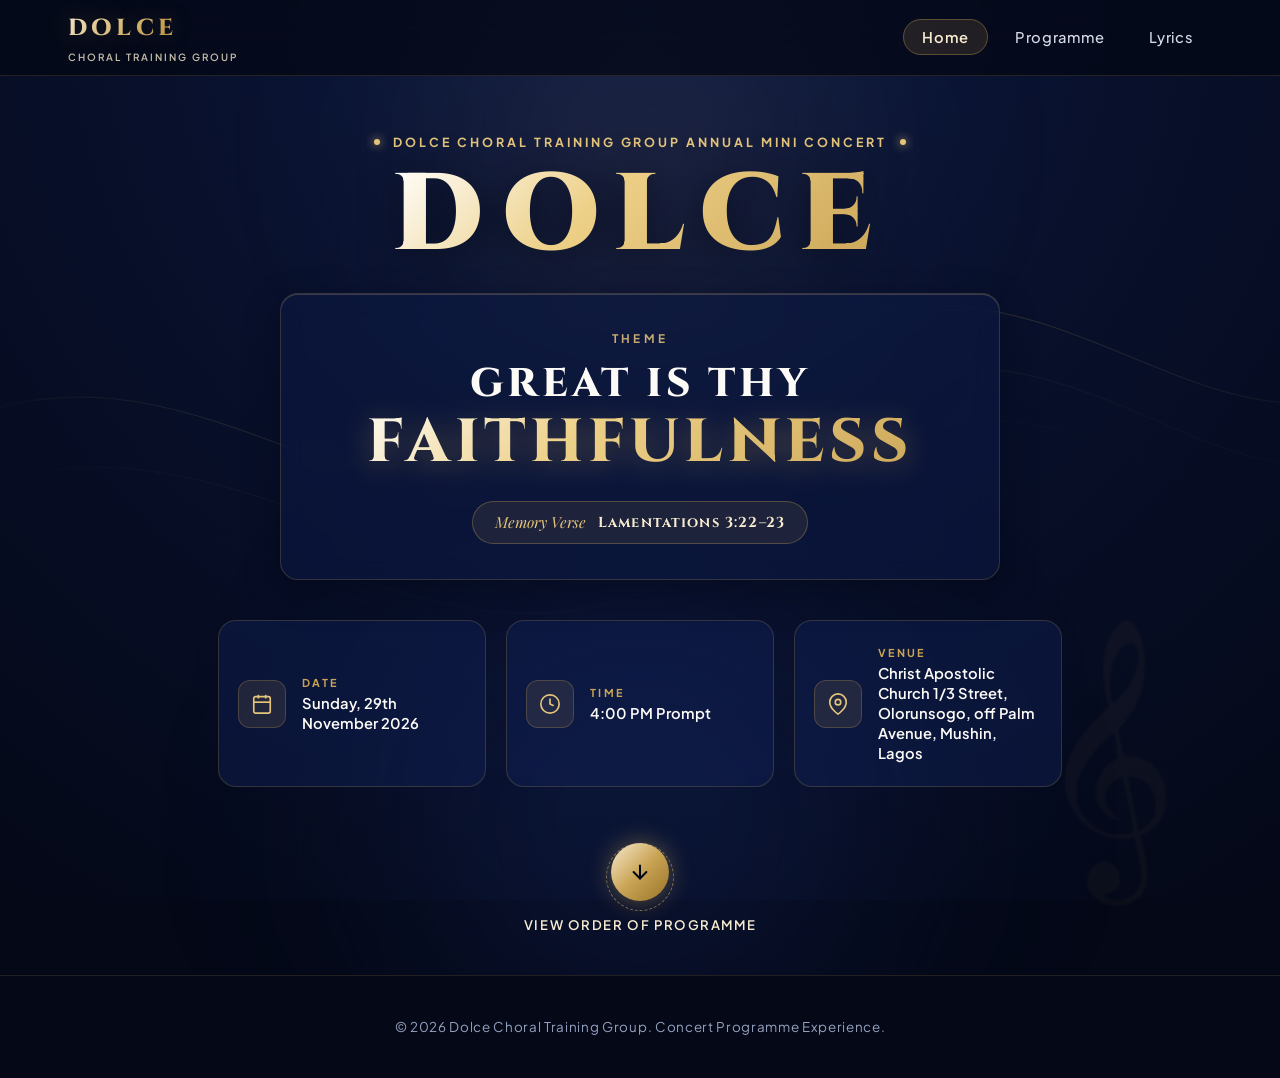
==== commit 62ba75b0: "finalist" ====
--- a/index.html
+++ b/index.html
@@ -63,14 +63,14 @@
             <!-- Concert Presentation Intro -->
             <div class="presenter-tag">
                 <span class="gold-pip"></span>
-                <span>DOLCE CHORAL TRAINING GROUP PRESENTS</span>
+                <span>DOLCE CHORAL TRAINING GROUP ANNUAL MINI CONCERT</span>
                 <span class="gold-pip"></span>
             </div>
 
             <h1 class="concert-brand-title">DOLCE</h1>
 
             <div class="theme-card-presentation">
-                <span class="theme-eyebrow">ANNUAL CHORAL CONCERT THEME</span>
+                <span class="theme-eyebrow">THEME</span>
                 <h2 class="concert-theme-text">
                     <span class="theme-line-1">GREAT IS THY</span>
                     <span class="theme-line-2">FAITHFULNESS</span>
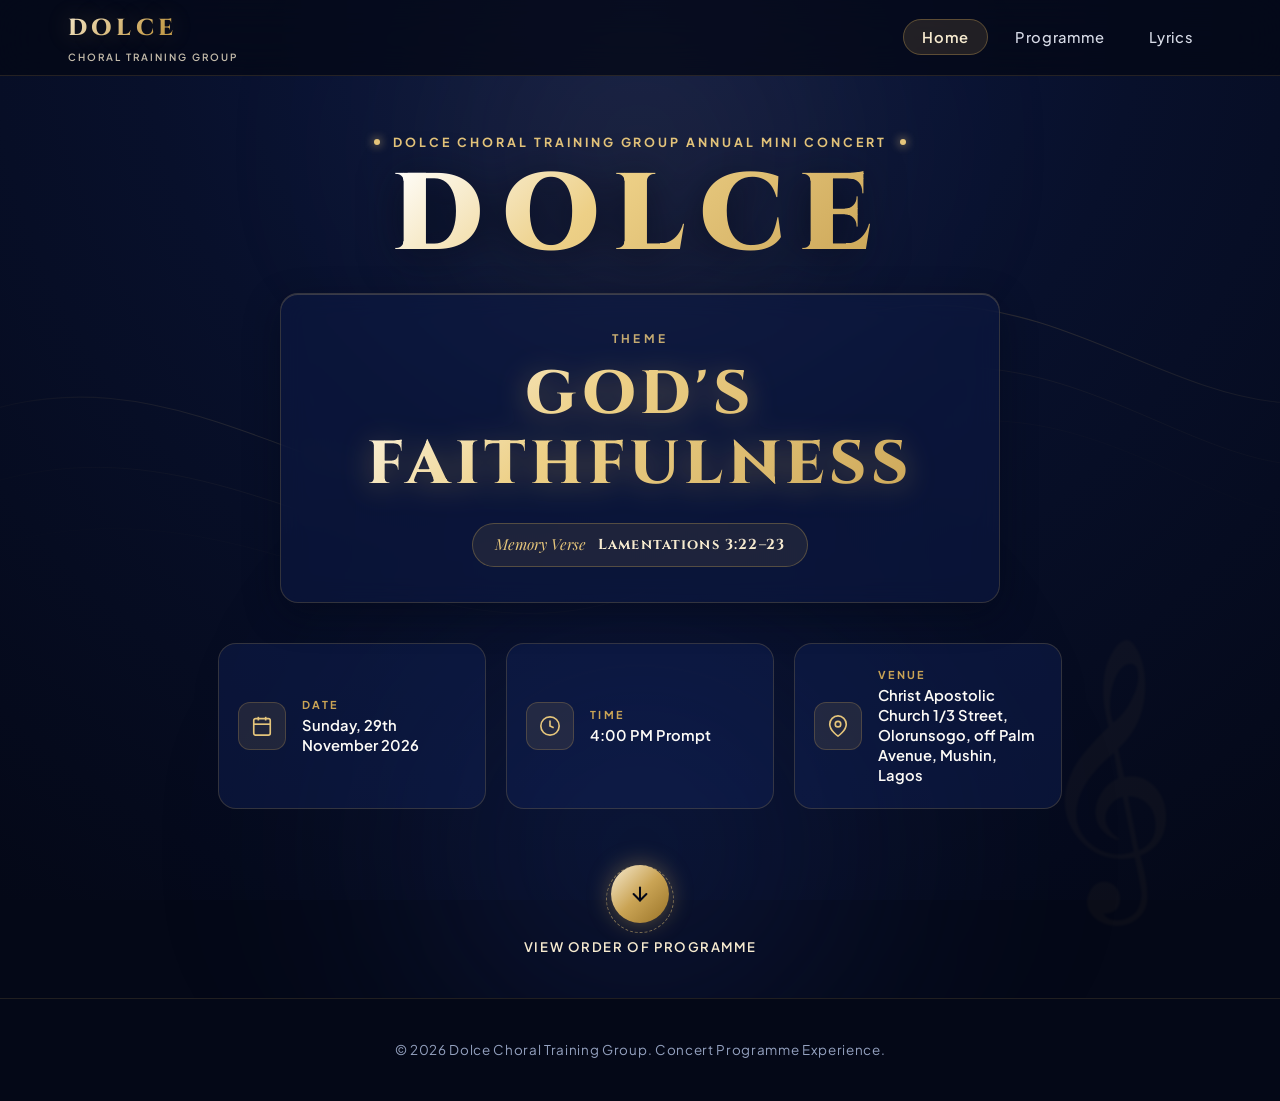
==== commit cd402ca1: "chai" ====
--- a/index.html
+++ b/index.html
@@ -3,7 +3,7 @@
 <head>
     <meta charset="UTF-8">
     <meta name="viewport" content="width=device-width, initial-scale=1.0">
-    <title>DOLCE – Great Is Thy Faithfulness | Concert</title>
+    <title>DOLCE – God's Faithfulness | Concert</title>
     <link rel="preconnect" href="https://fonts.googleapis.com">
     <link rel="preconnect" href="https://fonts.gstatic.com" crossorigin>
     <link href="https://fonts.googleapis.com/css2?family=Cinzel:wght@500;600;700;800;900&family=Plus+Jakarta+Sans:ital,wght@0,300;0,400;0,500;0,600;0,700;1,400&family=Playfair+Display:ital,wght@0,600;1,400&display=swap" rel="stylesheet">
@@ -72,8 +72,7 @@
             <div class="theme-card-presentation">
                 <span class="theme-eyebrow">THEME</span>
                 <h2 class="concert-theme-text">
-                    <span class="theme-line-1">GREAT IS THY</span>
-                    <span class="theme-line-2">FAITHFULNESS</span>
+                    <span class="theme-line-2">GOD'S FAITHFULNESS</span>
                 </h2>
                 
                 <div class="memory-verse-pill">
